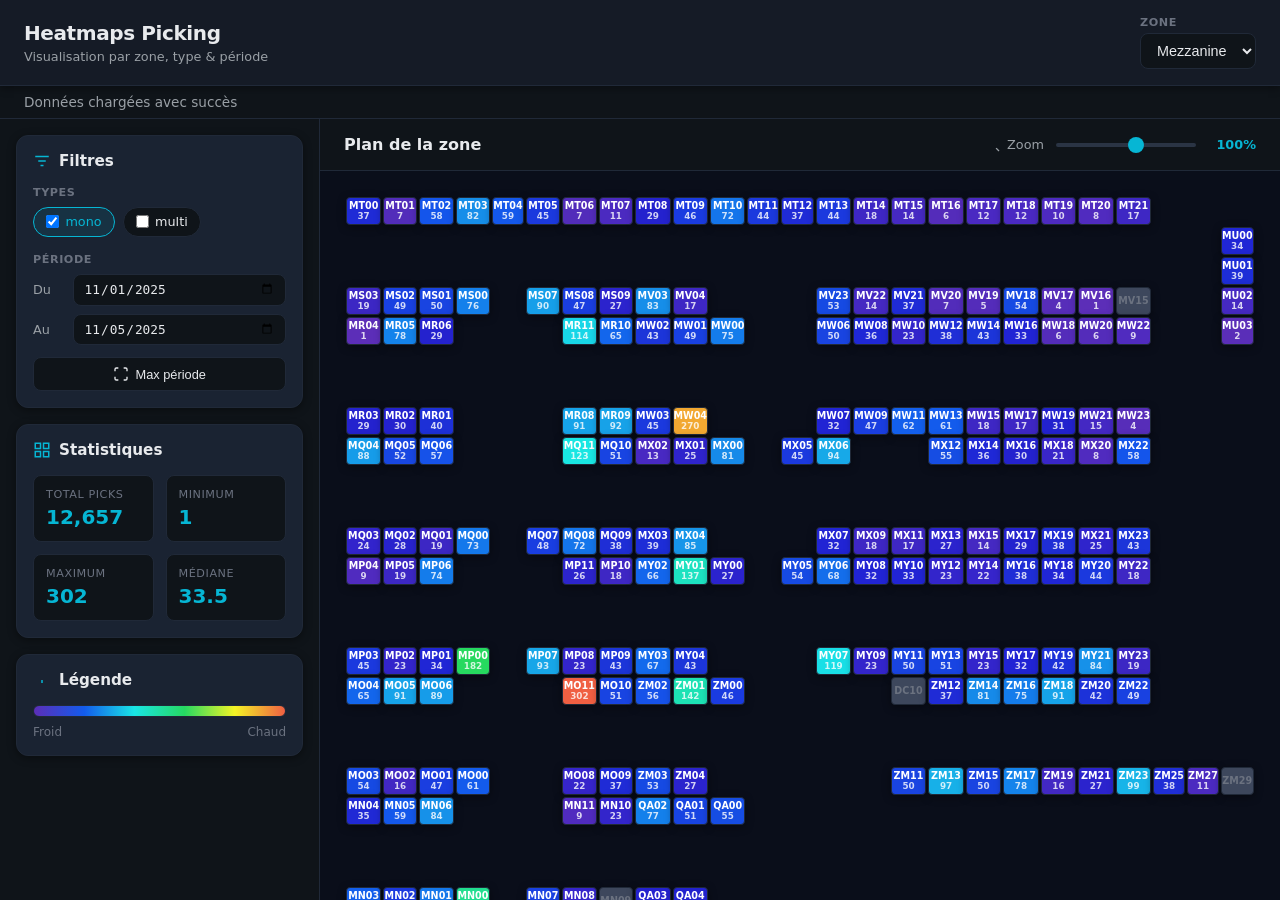
==== heatmaps/index.html @ ec2f1988 "Add files via upload" ====
<!DOCTYPE html>
<html lang="fr">
<head>
  <meta charset="UTF-8" />
  <meta name="viewport" content="width=device-width, initial-scale=1.0" />
  <title>Heatmaps Picking – Vue aérienne Pro</title>
  <link rel="stylesheet" href="css/heatmaps.css" />
</head>
<body>
  <div class="app-container">
    <!-- HEADER COMPACT -->
    <header class="top-bar">
      <div class="top-bar-left">
        <h1 class="app-title">Heatmaps Picking</h1>
        <p class="app-subtitle">Visualisation par zone, type & période</p>
      </div>
      <div class="top-bar-right">
        <div class="zone-selector">
          <label class="input-label">ZONE</label>
          <select id="zone-select" class="select-input"></select>
        </div>
      </div>
    </header>

    <!-- STATUS BAR -->
    <div id="status-bar" class="status-bar">Chargement en cours...</div>

    <!-- LAYOUT PRINCIPAL : PANNEAU LATÉRAL + VUE PLAN -->
    <div class="main-container">
      
      <!-- PANNEAU LATÉRAL GAUCHE : CONTRÔLES & STATS -->
      <aside class="sidebar">
        
        <!-- CARD : FILTRES -->
        <section class="sidebar-card">
          <h2 class="card-title">
            <svg class="icon" viewBox="0 0 24 24" fill="none" stroke="currentColor" stroke-width="2">
              <path d="M3 6h18M7 12h10M10 18h4"/>
            </svg>
            Filtres
          </h2>
          
          <div class="filter-section">
            <label class="filter-label">TYPES</label>
            <div id="type-filters" class="chip-group"></div>
          </div>

          <div class="filter-section">
            <label class="filter-label">PÉRIODE</label>
            <div class="date-inputs">
              <div class="date-field">
                <label class="date-label">Du</label>
                <input type="date" id="date-from" class="date-input" />
              </div>
              <div class="date-field">
                <label class="date-label">Au</label>
                <input type="date" id="date-to" class="date-input" />
              </div>
            </div>
            <button id="max-period-btn" class="action-btn">
              <svg class="icon-sm" viewBox="0 0 24 24" fill="none" stroke="currentColor" stroke-width="2">
                <path d="M8 3H5a2 2 0 0 0-2 2v3m18 0V5a2 2 0 0 0-2-2h-3m0 18h3a2 2 0 0 0 2-2v-3M3 16v3a2 2 0 0 0 2 2h3"/>
              </svg>
              Max période
            </button>
          </div>
        </section>

        <!-- CARD : STATISTIQUES -->
        <section class="sidebar-card">
          <h2 class="card-title">
            <svg class="icon" viewBox="0 0 24 24" fill="none" stroke="currentColor" stroke-width="2">
              <rect x="3" y="3" width="7" height="7"/><rect x="14" y="3" width="7" height="7"/>
              <rect x="14" y="14" width="7" height="7"/><rect x="3" y="14" width="7" height="7"/>
            </svg>
            Statistiques
          </h2>
          <div id="stats-content" class="stats-grid">
            <div class="stat-item">
              <div class="stat-label">Total picks</div>
              <div id="stat-total" class="stat-value">—</div>
            </div>
            <div class="stat-item">
              <div class="stat-label">Minimum</div>
              <div id="stat-min" class="stat-value">—</div>
            </div>
            <div class="stat-item">
              <div class="stat-label">Maximum</div>
              <div id="stat-max" class="stat-value">—</div>
            </div>
            <div class="stat-item">
              <div class="stat-label">Médiane</div>
              <div id="stat-median" class="stat-value">—</div>
            </div>
          </div>
        </section>

        <!-- CARD : LÉGENDE -->
        <section class="sidebar-card">
          <h2 class="card-title">
            <svg class="icon" viewBox="0 0 24 24" fill="none" stroke="currentColor" stroke-width="2">
              ircle cx="12" cy="12"2" r="10"/><path d="M12 16v-4M12 8h.01"/>
            </svg>
            Légende
          </h2>
          <div class="legend-container">
            <div class="legend-gradient"></div>
            <div class="legend-labels">
              <span class="legend-text">Froid</span>
              <span class="legend-text">Chaud</span>
            </div>
          </div>
        </section>

      </aside>

      <!-- VUE PLAN PRINCIPALE -->
      <main class="plan-container">
        <div class="plan-header">
          <h2 class="plan-title">Plan de la zone</h2>
          <div class="plan-controls">
            <label class="zoom-label">
              <svg class="icon-sm" viewBox="0 0 24 24" fill="none" stroke="currentColor" stroke-width="2">
                ircle cx="11" cy="11" r="8"8"/><path d="m21 21-4.35-4.35"/>
              </svg>
              Zoom
            </label>
            <input 
              type="range" 
              id="zoom-slider" 
              class="zoom-slider" 
              min="0.3" 
              max="1.5" 
              step="0.05" 
              value="1" 
            />
            <span id="zoom-value" class="zoom-value">100%</span>
          </div>
        </div>
        
        <div class="plan-viewport" id="plan-viewport">
          <div class="plan-wrapper" id="plan-wrapper">
            <table id="plan-table"></table>
          </div>
        </div>
      </main>

    </div>
  </div>

  <!-- Tooltip dynamique -->
  <div id="tooltip" class="tooltip"></div>

  <script src="js/heatmaps.js"></script>
</body>
</html>
---- heatmaps/css/heatmaps.css ----
/* ==================== VARIABLES & RESET ==================== */
:root {
  --color-bg-primary: #0a0e1a;
  --color-bg-secondary: #0f1419;
  --color-bg-elevated: #151b26;
  --color-bg-card: #1a2332;
  --color-border: #202938;
  --color-border-light: #2a3444;
  
  --color-text-primary: #e8eaed;
  --color-text-secondary: #9aa0a6;
  --color-text-muted: #6b7280;
  
  --color-accent-primary: #06b6d4;
  --color-accent-hover: #0891b2;
  --color-accent-soft: rgba(6, 182, 212, 0.1);
  
  --color-success: #10b981;
  --color-warning: #f59e0b;
  --color-danger: #ef4444;
  
  --font-sans: system-ui, -apple-system, BlinkMacSystemFont, "Segoe UI", Roboto, sans-serif;
  
  --shadow-sm: 0 2px 8px rgba(0, 0, 0, 0.4);
  --shadow-md: 0 4px 16px rgba(0, 0, 0, 0.5);
  --shadow-lg: 0 8px 32px rgba(0, 0, 0, 0.6);
  
  --radius-sm: 8px;
  --radius-md: 12px;
  --radius-lg: 16px;
  --radius-full: 9999px;
  
  --transition-fast: 150ms cubic-bezier(0.4, 0, 0.2, 1);
  --transition-base: 250ms cubic-bezier(0.4, 0, 0.2, 1);
}

* {
  box-sizing: border-box;
  margin: 0;
  padding: 0;
}

body {
  font-family: var(--font-sans);
  background: radial-gradient(ellipse at top, #0f1419 0%, #0a0e1a 100%);
  color: var(--color-text-primary);
  overflow-x: hidden;
  min-height: 100vh;
}

/* ==================== LAYOUT PRINCIPAL ==================== */
.app-container {
  display: flex;
  flex-direction: column;
  height: 100vh;
  overflow: hidden;
}

/* ==================== TOP BAR ==================== */
.top-bar {
  display: flex;
  justify-content: space-between;
  align-items: center;
  padding: 1rem 1.5rem;
  background: var(--color-bg-elevated);
  border-bottom: 1px solid var(--color-border);
  box-shadow: var(--shadow-sm);
  z-index: 50;
}

.top-bar-left {
  display: flex;
  flex-direction: column;
  gap: 0.25rem;
}

.app-title {
  font-size: 1.25rem;
  font-weight: 700;
  letter-spacing: -0.02em;
  margin: 0;
}

.app-subtitle {
  font-size: 0.8rem;
  color: var(--color-text-secondary);
  margin: 0;
}

.top-bar-right {
  display: flex;
  gap: 1rem;
  align-items: center;
}

.zone-selector {
  display: flex;
  flex-direction: column;
  gap: 0.25rem;
}

.input-label {
  font-size: 0.7rem;
  font-weight: 600;
  text-transform: uppercase;
  letter-spacing: 0.05em;
  color: var(--color-text-muted);
}

.select-input {
  padding: 0.5rem 0.75rem;
  background: var(--color-bg-secondary);
  border: 1px solid var(--color-border);
  border-radius: var(--radius-sm);
  color: var(--color-text-primary);
  font-size: 0.9rem;
  cursor: pointer;
  transition: all var(--transition-fast);
  outline: none;
}

.select-input:hover {
  border-color: var(--color-border-light);
  background: var(--color-bg-card);
}

.select-input:focus {
  border-color: var(--color-accent-primary);
  box-shadow: 0 0 0 3px var(--color-accent-soft);
}

/* ==================== STATUS BAR ==================== */
.status-bar {
  padding: 0.5rem 1.5rem;
  background: var(--color-bg-secondary);
  border-bottom: 1px solid var(--color-border);
  font-size: 0.85rem;
  color: var(--color-text-secondary);
}

/* ==================== MAIN CONTAINER ==================== */
.main-container {
  display: grid;
  grid-template-columns: 320px 1fr;
  gap: 0;
  flex: 1;
  overflow: hidden;
}

/* ==================== SIDEBAR ==================== */
.sidebar {
  background: var(--color-bg-secondary);
  border-right: 1px solid var(--color-border);
  overflow-y: auto;
  padding: 1rem;
  display: flex;
  flex-direction: column;
  gap: 1rem;
}

.sidebar::-webkit-scrollbar {
  width: 6px;
}

.sidebar::-webkit-scrollbar-track {
  background: transparent;
}

.sidebar::-webkit-scrollbar-thumb {
  background: var(--color-border-light);
  border-radius: var(--radius-full);
}

.sidebar-card {
  background: var(--color-bg-card);
  border: 1px solid var(--color-border);
  border-radius: var(--radius-md);
  padding: 1rem;
  box-shadow: var(--shadow-sm);
}

.card-title {
  display: flex;
  align-items: center;
  gap: 0.5rem;
  font-size: 0.95rem;
  font-weight: 600;
  margin-bottom: 1rem;
  color: var(--color-text-primary);
}

.icon {
  width: 18px;
  height: 18px;
  color: var(--color-accent-primary);
}

.icon-sm {
  width: 16px;
  height: 16px;
}

/* ==================== FILTRES ==================== */
.filter-section {
  margin-bottom: 1rem;
}

.filter-section:last-child {
  margin-bottom: 0;
}

.filter-label {
  display: block;
  font-size: 0.7rem;
  font-weight: 600;
  text-transform: uppercase;
  letter-spacing: 0.05em;
  color: var(--color-text-muted);
  margin-bottom: 0.5rem;
}

.chip-group {
  display: flex;
  flex-wrap: wrap;
  gap: 0.5rem;
}

.type-chip {
  display: inline-flex;
  align-items: center;
  gap: 0.4rem;
  padding: 0.4rem 0.75rem;
  background: var(--color-bg-secondary);
  border: 1px solid var(--color-border);
  border-radius: var(--radius-full);
  font-size: 0.8rem;
  cursor: pointer;
  user-select: none;
  transition: all var(--transition-fast);
}

.type-chip:hover {
  background: var(--color-bg-elevated);
  border-color: var(--color-border-light);
}

.type-chip input[type="checkbox"] {
  margin: 0;
  cursor: pointer;
}

.type-chip.active {
  background: var(--color-accent-soft);
  border-color: var(--color-accent-primary);
  color: var(--color-accent-primary);
}

/* ==================== DATE INPUTS ==================== */
.date-inputs {
  display: flex;
  flex-direction: column;
  gap: 0.5rem;
  margin-bottom: 0.75rem;
}

.date-field {
  display: flex;
  align-items: center;
  gap: 0.5rem;
}

.date-label {
  font-size: 0.8rem;
  color: var(--color-text-secondary);
  min-width: 2rem;
}

.date-input {
  flex: 1;
  padding: 0.4rem 0.6rem;
  background: var(--color-bg-secondary);
  border: 1px solid var(--color-border);
  border-radius: var(--radius-sm);
  color: var(--color-text-primary);
  font-size: 0.8rem;
  transition: all var(--transition-fast);
  outline: none;
}

.date-input:hover {
  border-color: var(--color-border-light);
}

.date-input:focus {
  border-color: var(--color-accent-primary);
  box-shadow: 0 0 0 3px var(--color-accent-soft);
}

.action-btn {
  display: inline-flex;
  align-items: center;
  justify-content: center;
  gap: 0.4rem;
  width: 100%;
  padding: 0.5rem 1rem;
  background: var(--color-bg-secondary);
  border: 1px solid var(--color-border);
  border-radius: var(--radius-sm);
  color: var(--color-text-primary);
  font-size: 0.8rem;
  font-weight: 500;
  cursor: pointer;
  transition: all var(--transition-fast);
  outline: none;
}

.action-btn:hover {
  background: var(--color-bg-elevated);
  border-color: var(--color-accent-primary);
  color: var(--color-accent-primary);
}

/* ==================== STATS ==================== */
.stats-grid {
  display: grid;
  grid-template-columns: repeat(2, 1fr);
  gap: 0.75rem;
}

.stat-item {
  display: flex;
  flex-direction: column;
  gap: 0.25rem;
  padding: 0.75rem;
  background: var(--color-bg-secondary);
  border: 1px solid var(--color-border);
  border-radius: var(--radius-sm);
}

.stat-label {
  font-size: 0.7rem;
  color: var(--color-text-muted);
  text-transform: uppercase;
  letter-spacing: 0.05em;
}

.stat-value {
  font-size: 1.25rem;
  font-weight: 700;
  color: var(--color-accent-primary);
}

/* ==================== LÉGENDE ==================== */
.legend-container {
  display: flex;
  flex-direction: column;
  gap: 0.5rem;
}

.legend-gradient {
  height: 12px;
  border-radius: var(--radius-sm);
  background: linear-gradient(
    90deg,
    hsl(260, 60%, 45%) 0%,
    hsl(220, 85%, 50%) 20%,
    hsl(180, 80%, 50%) 40%,
    hsl(140, 70%, 50%) 60%,
    hsl(60, 90%, 55%) 80%,
    hsl(10, 85%, 60%) 100%
  );
  border: 1px solid var(--color-border);
}

.legend-labels {
  display: flex;
  justify-content: space-between;
}

.legend-text {
  font-size: 0.75rem;
  color: var(--color-text-muted);
}

/* ==================== PLAN CONTAINER ==================== */
.plan-container {
  display: flex;
  flex-direction: column;
  background: var(--color-bg-primary);
  overflow: hidden;
}

.plan-header {
  display: flex;
  justify-content: space-between;
  align-items: center;
  padding: 1rem 1.5rem;
  background: var(--color-bg-secondary);
  border-bottom: 1px solid var(--color-border);
}

.plan-title {
  font-size: 1rem;
  font-weight: 600;
  margin: 0;
}

.plan-controls {
  display: flex;
  align-items: center;
  gap: 0.75rem;
}

.zoom-label {
  display: flex;
  align-items: center;
  gap: 0.4rem;
  font-size: 0.8rem;
  color: var(--color-text-secondary);
}

.zoom-slider {
  width: 140px;
  height: 4px;
  -webkit-appearance: none;
  appearance: none;
  background: var(--color-border-light);
  border-radius: var(--radius-full);
  outline: none;
  cursor: pointer;
}

.zoom-slider::-webkit-slider-thumb {
  -webkit-appearance: none;
  appearance: none;
  width: 16px;
  height: 16px;
  background: var(--color-accent-primary);
  border-radius: 50%;
  cursor: pointer;
  transition: all var(--transition-fast);
}

.zoom-slider::-webkit-slider-thumb:hover {
  background: var(--color-accent-hover);
  transform: scale(1.1);
}

.zoom-slider::-moz-range-thumb {
  width: 16px;
  height: 16px;
  background: var(--color-accent-primary);
  border: none;
  border-radius: 50%;
  cursor: pointer;
  transition: all var(--transition-fast);
}

.zoom-slider::-moz-range-thumb:hover {
  background: var(--color-accent-hover);
  transform: scale(1.1);
}

.zoom-value {
  min-width: 3rem;
  font-size: 0.8rem;
  font-weight: 600;
  color: var(--color-accent-primary);
  text-align: right;
}

/* ==================== PLAN VIEWPORT ==================== */
.plan-viewport {
  flex: 1;
  overflow: auto;
  padding: 1.5rem;
  position: relative;
}

.plan-viewport::-webkit-scrollbar {
  width: 10px;
  height: 10px;
}

.plan-viewport::-webkit-scrollbar-track {
  background: var(--color-bg-secondary);
}

.plan-viewport::-webkit-scrollbar-thumb {
  background: var(--color-border-light);
  border-radius: var(--radius-sm);
}

.plan-viewport::-webkit-scrollbar-thumb:hover {
  background: var(--color-border);
}

.plan-wrapper {
  display: inline-block;
  min-width: 100%;
  min-height: 100%;
  transform-origin: top left;
  transition: transform var(--transition-base);
}

/* ==================== TABLE PLAN ==================== */
#plan-table {
  border-collapse: separate;
  border-spacing: 2px;
  margin: 0 auto;
}

#plan-table td {
  width: 28px;
  height: 28px;
  border-radius: 4px;
  text-align: center;
  font-size: 0.65rem;
  font-weight: 600;
  position: relative;
  transition: all var(--transition-fast);
}

#plan-table td.empty-cell {
  background: transparent;
  border: none;
}

#plan-table td.meuble-cell {
  background: var(--color-bg-elevated);
  border: 1px solid var(--color-border);
  cursor: pointer;
  box-shadow: var(--shadow-sm);
}

#plan-table td.meuble-cell:hover {
  transform: translateY(-2px) scale(1.08);
  box-shadow: var(--shadow-md);
  z-index: 10;
  border-color: var(--color-accent-primary);
}

.cell-content {
  display: flex;
  flex-direction: column;
  align-items: center;
  justify-content: center;
  height: 100%;
  gap: 1px;
}

.cell-id {
  font-size: 0.6rem;
  line-height: 1;
}

.cell-count {
  font-size: 0.55rem;
  line-height: 1;
  opacity: 0.8;
}

/* ==================== TOOLTIP ==================== */
.tooltip {
  position: fixed;
  background: var(--color-bg-card);
  border: 1px solid var(--color-border-light);
  border-radius: var(--radius-sm);
  padding: 0.75rem;
  font-size: 0.8rem;
  color: var(--color-text-primary);
  pointer-events: none;
  opacity: 0;
  transform: translateY(8px);
  transition: opacity var(--transition-fast), transform var(--transition-fast);
  z-index: 9999;
  box-shadow: var(--shadow-lg);
  max-width: 200px;
}

.tooltip.visible {
  opacity: 1;
  transform: translateY(0);
}

.tooltip-title {
  font-weight: 600;
  margin-bottom: 0.25rem;
  color: var(--color-accent-primary);
}

.tooltip-content {
  display: flex;
  flex-direction: column;
  gap: 0.15rem;
  color: var(--color-text-secondary);
}

/* ==================== RESPONSIVE ==================== */
@media (max-width: 1200px) {
  .main-container {
    grid-template-columns: 280px 1fr;
  }
}

@media (max-width: 900px) {
  .main-container {
    grid-template-columns: 1fr;
  }
  
  .sidebar {
    border-right: none;
    border-bottom: 1px solid var(--color-border);
    max-height: 40vh;
  }
}

@media (max-width: 600px) {
  .top-bar {
    flex-direction: column;
    align-items: flex-start;
    gap: 1rem;
  }
  
  .stats-grid {
    grid-template-columns: 1fr;
  }
  
  .plan-header {
    flex-direction: column;
    align-items: flex-start;
    gap: 0.75rem;
  }
}
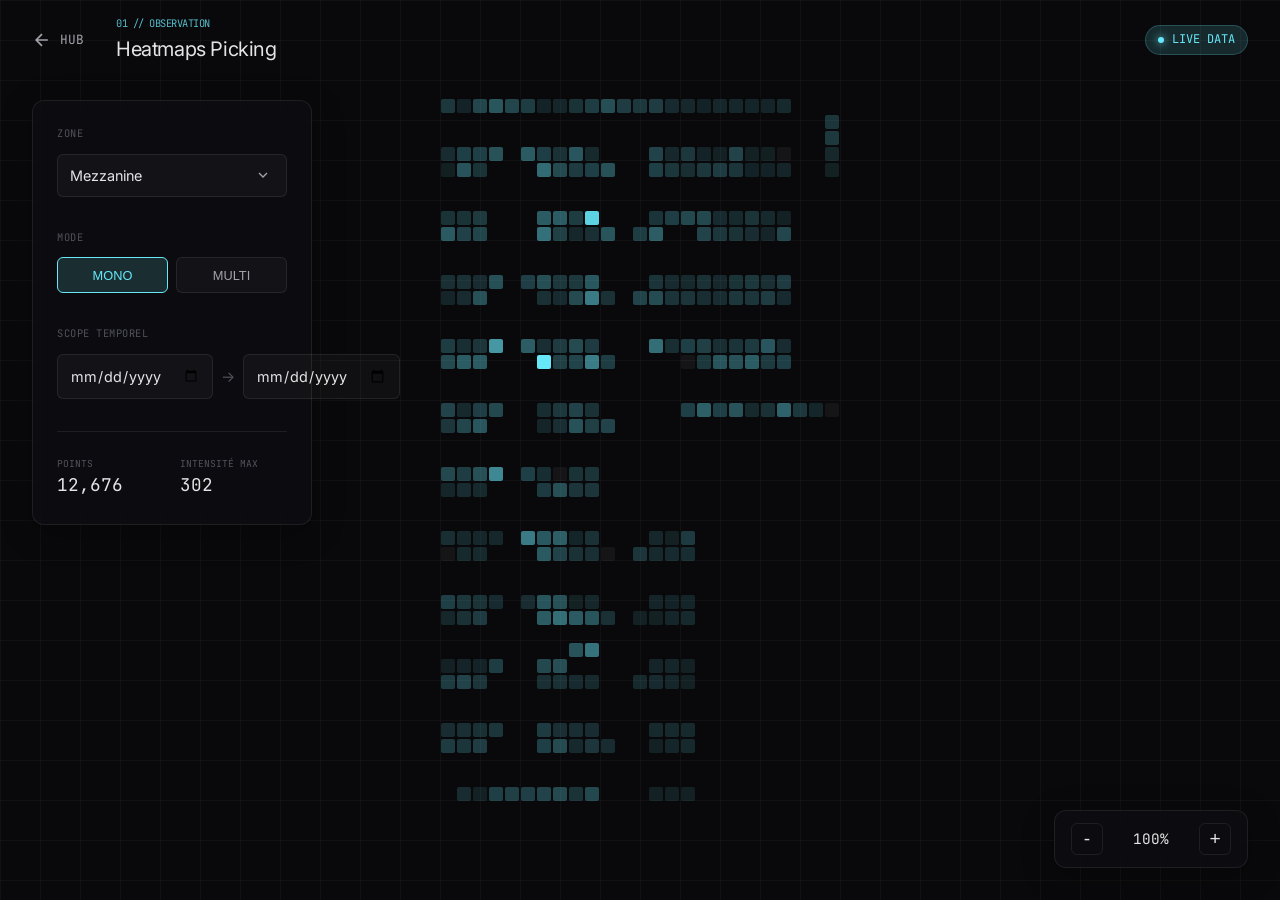
==== commit 6b254fab: "Add files via upload" ====
--- a/heatmaps/index.html
+++ b/heatmaps/index.html
@@ -3,153 +3,104 @@
 <head>
   <meta charset="UTF-8" />
   <meta name="viewport" content="width=device-width, initial-scale=1.0" />
-  <title>Heatmaps Picking – Vue aérienne Pro</title>
+  <title>Heatmaps – Visualisation Tactique</title>
+  
+  <!-- FONT: INTER + JETBRAINS MONO -->
+  <link rel="preconnect" href="https://fonts.googleapis.com">
+  <link rel="preconnect" href="https://fonts.gstatic.com" crossorigin>
+  <link href="https://fonts.googleapis.com/css2?family=Inter:wght@300;400;500;600&family=JetBrains+Mono:wght@400;500&display=swap" rel="stylesheet">
+  
+  <!-- On remonte d'un cran pour le global, et on charge le local -->
+  <link rel="stylesheet" href="../css/global.css" />
   <link rel="stylesheet" href="css/heatmaps.css" />
 </head>
 <body>
-  <div class="app-container">
-    <!-- HEADER COMPACT -->
-    <header class="top-bar">
-      <div class="top-bar-left">
-        <h1 class="app-title">Heatmaps Picking</h1>
-        <p class="app-subtitle">Visualisation par zone, type & période</p>
+  
+  <div class="tactical-view">
+    
+    <!-- HEADER FLOTTANT (Minimal) -->
+    <header class="tactical-header">
+      <div class="header-left">
+        <a href="../" class="back-btn">
+          <svg width="20" height="20" viewBox="0 0 24 24" fill="none" stroke="currentColor" stroke-width="2">
+            <path d="M19 12H5M12 19l-7-7 7-7"/>
+          </svg>
+          <span class="back-label">HUB</span>
+        </a>
+        <div class="module-title">
+          <span class="module-code">01 // OBSERVATION</span>
+          <h1>Heatmaps Picking</h1>
+        </div>
       </div>
-      <div class="top-bar-right">
-        <div class="zone-selector">
-          <label class="input-label">ZONE</label>
-          <select id="zone-select" class="select-input"></select>
+
+      <div class="header-right">
+        <div class="live-status">
+          <span class="status-dot pulse"></span>
+          <span>LIVE DATA</span>
         </div>
       </div>
     </header>
 
-    <!-- STATUS BAR -->
-    <div id="status-bar" class="status-bar">Chargement en cours...</div>
+    <!-- CONTROLS PANEL (Flottant à gauche) -->
+    <aside class="control-panel glass-panel">
+      <div class="panel-section">
+        <label class="panel-label">ZONE</label>
+        <div class="select-wrapper">
+          <select id="zone-select" class="tactical-select"></select>
+          <svg class="select-icon" width="16" height="16" viewBox="0 0 24 24" fill="none" stroke="currentColor" stroke-width="2"><path d="M6 9l6 6 6-6"/></svg>
+        </div>
+      </div>
 
-    <!-- LAYOUT PRINCIPAL : PANNEAU LATÉRAL + VUE PLAN -->
-    <div class="main-container">
+      <div class="panel-section">
+        <label class="panel-label">MODE</label>
+        <div id="type-filters" class="toggle-group"></div>
+      </div>
+
+      <div class="panel-section">
+        <label class="panel-label">SCOPE TEMPOREL</label>
+        <div class="date-range">
+          <input type="date" id="date-from" class="tactical-input" />
+          <span class="range-sep">→</span>
+          <input type="date" id="date-to" class="tactical-input" />
+        </div>
+      </div>
+
+      <div class="panel-footer">
+        <div class="stat-mini">
+          <span class="stat-label">POINTS</span>
+          <span id="total-points" class="stat-val">0</span>
+        </div>
+        <div class="stat-mini">
+          <span class="stat-label">INTENSITÉ MAX</span>
+          <span id="max-intensity" class="stat-val">0</span>
+        </div>
+      </div>
+    </aside>
+
+    <!-- MAP VIEWPORT (Le fond de la scène) -->
+    <main class="map-viewport" id="plan-viewport">
+      <div class="map-stage" id="plan-wrapper">
+        <table id="plan-table" class="tactical-grid"></table>
+      </div>
       
-      <!-- PANNEAU LATÉRAL GAUCHE : CONTRÔLES & STATS -->
-      <aside class="sidebar">
-        
-        <!-- CARD : FILTRES -->
-        <section class="sidebar-card">
-          <h2 class="card-title">
-            <svg class="icon" viewBox="0 0 24 24" fill="none" stroke="currentColor" stroke-width="2">
-              <path d="M3 6h18M7 12h10M10 18h4"/>
-            </svg>
-            Filtres
-          </h2>
-          
-          <div class="filter-section">
-            <label class="filter-label">TYPES</label>
-            <div id="type-filters" class="chip-group"></div>
-          </div>
+      <!-- ZOOM CONTROLS (Flottant en bas à droite) -->
+      <div class="zoom-controls glass-panel">
+        <button id="zoom-out" class="zoom-btn">-</button>
+        <span id="zoom-val" class="zoom-display">100%</span>
+        <button id="zoom-in" class="zoom-btn">+</button>
+      </div>
+    </main>
 
-          <div class="filter-section">
-            <label class="filter-label">PÉRIODE</label>
-            <div class="date-inputs">
-              <div class="date-field">
-                <label class="date-label">Du</label>
-                <input type="date" id="date-from" class="date-input" />
-              </div>
-              <div class="date-field">
-                <label class="date-label">Au</label>
-                <input type="date" id="date-to" class="date-input" />
-              </div>
-            </div>
-            <button id="max-period-btn" class="action-btn">
-              <svg class="icon-sm" viewBox="0 0 24 24" fill="none" stroke="currentColor" stroke-width="2">
-                <path d="M8 3H5a2 2 0 0 0-2 2v3m18 0V5a2 2 0 0 0-2-2h-3m0 18h3a2 2 0 0 0 2-2v-3M3 16v3a2 2 0 0 0 2 2h3"/>
-              </svg>
-              Max période
-            </button>
-          </div>
-        </section>
+    <!-- LOADING OVERLAY -->
+    <div id="loader" class="loader-overlay">
+      <div class="loader-spinner"></div>
+      <span>INITIALISATION DU SYSTÈME...</span>
+    </div>
 
-        <!-- CARD : STATISTIQUES -->
-        <section class="sidebar-card">
-          <h2 class="card-title">
-            <svg class="icon" viewBox="0 0 24 24" fill="none" stroke="currentColor" stroke-width="2">
-              <rect x="3" y="3" width="7" height="7"/><rect x="14" y="3" width="7" height="7"/>
-              <rect x="14" y="14" width="7" height="7"/><rect x="3" y="14" width="7" height="7"/>
-            </svg>
-            Statistiques
-          </h2>
-          <div id="stats-content" class="stats-grid">
-            <div class="stat-item">
-              <div class="stat-label">Total picks</div>
-              <div id="stat-total" class="stat-value">—</div>
-            </div>
-            <div class="stat-item">
-              <div class="stat-label">Minimum</div>
-              <div id="stat-min" class="stat-value">—</div>
-            </div>
-            <div class="stat-item">
-              <div class="stat-label">Maximum</div>
-              <div id="stat-max" class="stat-value">—</div>
-            </div>
-            <div class="stat-item">
-              <div class="stat-label">Médiane</div>
-              <div id="stat-median" class="stat-value">—</div>
-            </div>
-          </div>
-        </section>
-
-        <!-- CARD : LÉGENDE -->
-        <section class="sidebar-card">
-          <h2 class="card-title">
-            <svg class="icon" viewBox="0 0 24 24" fill="none" stroke="currentColor" stroke-width="2">
-              ircle cx="12" cy="12"2" r="10"/><path d="M12 16v-4M12 8h.01"/>
-            </svg>
-            Légende
-          </h2>
-          <div class="legend-container">
-            <div class="legend-gradient"></div>
-            <div class="legend-labels">
-              <span class="legend-text">Froid</span>
-              <span class="legend-text">Chaud</span>
-            </div>
-          </div>
-        </section>
-
-      </aside>
-
-      <!-- VUE PLAN PRINCIPALE -->
-      <main class="plan-container">
-        <div class="plan-header">
-          <h2 class="plan-title">Plan de la zone</h2>
-          <div class="plan-controls">
-            <label class="zoom-label">
-              <svg class="icon-sm" viewBox="0 0 24 24" fill="none" stroke="currentColor" stroke-width="2">
-                ircle cx="11" cy="11" r="8"8"/><path d="m21 21-4.35-4.35"/>
-              </svg>
-              Zoom
-            </label>
-            <input 
-              type="range" 
-              id="zoom-slider" 
-              class="zoom-slider" 
-              min="0.3" 
-              max="1.5" 
-              step="0.05" 
-              value="1" 
-            />
-            <span id="zoom-value" class="zoom-value">100%</span>
-          </div>
-        </div>
-        
-        <div class="plan-viewport" id="plan-viewport">
-          <div class="plan-wrapper" id="plan-wrapper">
-            <table id="plan-table"></table>
-          </div>
-        </div>
-      </main>
-
-    </div>
   </div>
 
-  <!-- Tooltip dynamique -->
-  <div id="tooltip" class="tooltip"></div>
+  <!-- TOOLTIP TACTIQUE -->
+  <div id="tooltip" class="tactical-tooltip"></div>
 
   <script src="js/heatmaps.js"></script>
 </body>
--- a/css/global.css
+++ b/css/global.css
@@ -0,0 +1,245 @@
+/* ==================== ETHEREAL LOGISTICS THEME ==================== */
+:root {
+  /* BACKGROUNDS: Profondeur Mate & Minérale */
+  --bg-void: #09090b;       /* Anthracite très profond, pas noir pur */
+  --bg-soft: #101012;       /* Un ton au-dessus pour la texture */
+  --bg-card: rgba(20, 20, 23, 0.4); /* Transparence sophistiquée */
+  
+  /* TEXTE: Hiérarchie Calme */
+  --txt-primary: #e4e4e7;   /* Blanc cassé (Zinc 200) - Reposant */
+  --txt-secondary: #a1a1aa; /* Gris moyen (Zinc 400) */
+  --txt-mute: #52525b;      /* Gris foncé (Zinc 600) */
+
+  /* BORDERS: Finesse Extrême */
+  --border-faint: rgba(255, 255, 255, 0.04);
+  --border-subtle: rgba(255, 255, 255, 0.08);
+  
+  /* ACCENTS: Désaturés & Élégants (Pas de néon) */
+  /* Cyan Glaciaire */
+  --accent-cyan: #67e8f9;
+  --accent-cyan-dim: rgba(103, 232, 249, 0.1);
+  
+  /* Indigo Fumée */
+  --accent-indigo: #a5b4fc;
+  --accent-indigo-dim: rgba(165, 180, 252, 0.1);
+  
+  /* Ambre Pâle */
+  --accent-amber: #fcd34d;
+  --accent-amber-dim: rgba(252, 211, 77, 0.1);
+
+  /* UI */
+  --radius-panel: 12px;
+  --shadow-ambient: 0 20px 40px -10px rgba(0,0,0,0.5);
+  --blur-glass: 20px;
+  
+  /* FONTS */
+  --font-sans: 'Inter', system-ui, -apple-system, sans-serif;
+  --font-mono: 'JetBrains Mono', monospace;
+}
+
+/* ==================== BASE ==================== */
+* { box-sizing: border-box; margin: 0; padding: 0; }
+
+body {
+  background-color: var(--bg-void);
+  /* Gradient subtil pour éviter l'effet "plat" */
+  background-image: radial-gradient(circle at 50% -20%, #1c1c22 0%, var(--bg-void) 60%);
+  color: var(--txt-primary);
+  font-family: var(--font-sans);
+  line-height: 1.6;
+  min-height: 100vh;
+  font-size: 15px;
+  -webkit-font-smoothing: antialiased;
+}
+
+/* ==================== LAYOUT FULL SCREEN ==================== */
+.app-view {
+  max-width: 1600px;
+  margin: 0 auto;
+  padding: 3rem 4rem;
+  min-height: 100vh;
+  display: flex;
+  flex-direction: column;
+}
+
+/* ==================== HEADER POÉTIQUE ==================== */
+.header-minimal {
+  display: flex;
+  justify-content: space-between;
+  align-items: flex-end;
+  margin-bottom: 5rem;
+  border-bottom: 1px solid var(--border-faint);
+  padding-bottom: 2rem;
+}
+
+.brand-group {
+  display: flex;
+  flex-direction: column;
+  gap: 0.5rem;
+}
+
+.brand-sup {
+  font-family: var(--font-mono);
+  font-size: 0.75rem;
+  color: var(--txt-mute);
+  letter-spacing: 0.2em;
+  text-transform: uppercase;
+}
+
+.brand-main {
+  font-size: 2.5rem;
+  font-weight: 300; /* Fin et élégant */
+  letter-spacing: -0.03em;
+  color: var(--txt-primary);
+}
+
+.header-status {
+  display: flex;
+  align-items: center;
+  gap: 0.75rem;
+  font-family: var(--font-mono);
+  font-size: 0.8rem;
+  color: var(--txt-secondary);
+}
+
+.status-light {
+  width: 6px; height: 6px;
+  background: #10b981; /* Vert émeraude doux */
+  border-radius: 50%;
+  opacity: 0.7;
+}
+
+/* ==================== MODULES GRID ==================== */
+.modules-grid {
+  display: grid;
+  grid-template-columns: repeat(auto-fill, minmax(400px, 1fr));
+  gap: 2.5rem;
+  flex: 1;
+}
+
+/* ==================== CARD: L'ÉQUILIBRE ==================== */
+.module-card {
+  position: relative;
+  background: var(--bg-card);
+  border: 1px solid var(--border-faint);
+  border-radius: var(--radius-panel);
+  padding: 2.5rem;
+  display: flex;
+  flex-direction: column;
+  gap: 1.5rem;
+  text-decoration: none;
+  transition: all 0.5s cubic-bezier(0.2, 0.8, 0.2, 1);
+  overflow: hidden;
+  backdrop-filter: blur(var(--blur-glass));
+}
+
+/* Transition douce au survol */
+.module-card:hover {
+  border-color: var(--border-subtle);
+  background: rgba(255, 255, 255, 0.02);
+  transform: translateY(-4px);
+  box-shadow: var(--shadow-ambient);
+}
+
+/* HEADER CARD */
+.card-header {
+  display: flex;
+  justify-content: space-between;
+  align-items: flex-start;
+}
+
+.module-icon {
+  width: 48px; height: 48px;
+  display: flex; align-items: center; justify-content: center;
+  border-radius: 12px;
+  background: var(--accent-bg);
+  color: var(--accent-color);
+  transition: all 0.4s ease;
+}
+
+.module-card:hover .module-icon {
+  background: var(--accent-color);
+  color: #09090b; /* Contraste fort sur fond clair */
+}
+
+.module-code {
+  font-family: var(--font-mono);
+  font-size: 0.7rem;
+  color: var(--txt-mute);
+  opacity: 0.6;
+}
+
+/* CONTENT */
+.card-content {
+  flex: 1;
+  display: flex;
+  flex-direction: column;
+  gap: 0.75rem;
+}
+
+.module-title {
+  font-size: 1.5rem;
+  font-weight: 400;
+  color: var(--txt-primary);
+  letter-spacing: -0.02em;
+}
+
+.module-desc {
+  font-size: 0.95rem;
+  color: var(--txt-secondary);
+  font-weight: 300;
+  line-height: 1.6;
+  max-width: 90%;
+}
+
+/* META DATA (Clean & Aligned) */
+.card-meta {
+  display: flex;
+  gap: 2rem;
+  padding-top: 1.5rem;
+  margin-top: auto;
+  border-top: 1px solid var(--border-faint);
+}
+
+.meta-block {
+  display: flex;
+  flex-direction: column;
+  gap: 0.25rem;
+}
+
+.meta-label {
+  font-family: var(--font-mono);
+  font-size: 0.65rem;
+  color: var(--txt-mute);
+  text-transform: uppercase;
+  letter-spacing: 0.05em;
+}
+
+.meta-value {
+  font-size: 0.9rem;
+  color: var(--txt-primary);
+  font-weight: 500;
+}
+
+/* THEMES (Couleurs subtiles) */
+.theme-cyan { --accent-color: var(--accent-cyan); --accent-bg: var(--accent-cyan-dim); }
+.theme-indigo { --accent-color: var(--accent-indigo); --accent-bg: var(--accent-indigo-dim); }
+.theme-amber { --accent-color: var(--accent-amber); --accent-bg: var(--accent-amber-dim); }
+
+/* ==================== FOOTER ==================== */
+.footer-minimal {
+  margin-top: 4rem;
+  padding-top: 2rem;
+  border-top: 1px solid var(--border-faint);
+  display: flex;
+  justify-content: space-between;
+  font-size: 0.8rem;
+  color: var(--txt-mute);
+}
+
+/* RESPONSIVE */
+@media (max-width: 768px) {
+  .app-view { padding: 2rem 1.5rem; }
+  .header-minimal { flex-direction: column; align-items: flex-start; gap: 1.5rem; }
+  .modules-grid { gap: 1.5rem; }
+}
--- a/heatmaps/css/heatmaps.css
+++ b/heatmaps/css/heatmaps.css
@@ -1,634 +1,293 @@
-/* ==================== VARIABLES & RESET ==================== */
+/* ==================== TACTICAL THEME (CYAN) ==================== */
 :root {
-  --color-bg-primary: #0a0e1a;
-  --color-bg-secondary: #0f1419;
-  --color-bg-elevated: #151b26;
-  --color-bg-card: #1a2332;
-  --color-border: #202938;
-  --color-border-light: #2a3444;
-  
-  --color-text-primary: #e8eaed;
-  --color-text-secondary: #9aa0a6;
-  --color-text-muted: #6b7280;
-  
-  --color-accent-primary: #06b6d4;
-  --color-accent-hover: #0891b2;
-  --color-accent-soft: rgba(6, 182, 212, 0.1);
-  
-  --color-success: #10b981;
-  --color-warning: #f59e0b;
-  --color-danger: #ef4444;
-  
-  --font-sans: system-ui, -apple-system, BlinkMacSystemFont, "Segoe UI", Roboto, sans-serif;
-  
-  --shadow-sm: 0 2px 8px rgba(0, 0, 0, 0.4);
-  --shadow-md: 0 4px 16px rgba(0, 0, 0, 0.5);
-  --shadow-lg: 0 8px 32px rgba(0, 0, 0, 0.6);
-  
-  --radius-sm: 8px;
-  --radius-md: 12px;
-  --radius-lg: 16px;
-  --radius-full: 9999px;
-  
-  --transition-fast: 150ms cubic-bezier(0.4, 0, 0.2, 1);
-  --transition-base: 250ms cubic-bezier(0.4, 0, 0.2, 1);
-}
-
-* {
-  box-sizing: border-box;
-  margin: 0;
-  padding: 0;
-}
-
-body {
+  --h-accent: #67e8f9;        /* Cyan Glaciaire */
+  --h-accent-dim: rgba(103, 232, 249, 0.15);
+  --h-grid-line: rgba(255, 255, 255, 0.03);
+  --h-glass: rgba(15, 15, 20, 0.6);
+}
+
+/* ==================== LAYOUT ==================== */
+body { overflow: hidden; } /* Pas de scroll global */
+
+.tactical-view {
+  position: relative;
+  width: 100vw;
+  height: 100vh;
+  display: flex;
+  flex-direction: column;
+  background-color: var(--bg-void);
+  /* Fond Quadrillé Tactique */
+  background-image: 
+    linear-gradient(var(--h-grid-line) 1px, transparent 1px),
+    linear-gradient(90deg, var(--h-grid-line) 1px, transparent 1px);
+  background-size: 40px 40px;
+}
+
+/* ==================== HEADER ==================== */
+.tactical-header {
+  position: absolute;
+  top: 0; left: 0; right: 0;
+  height: 80px;
+  display: flex;
+  justify-content: space-between;
+  align-items: center;
+  padding: 0 2rem;
+  z-index: 10;
+  pointer-events: none; /* Laisse passer les clics sauf sur les boutons */
+}
+
+.header-left, .header-right { pointer-events: auto; }
+
+.header-left { display: flex; align-items: center; gap: 2rem; }
+
+.back-btn {
+  display: flex;
+  align-items: center;
+  gap: 0.5rem;
+  color: var(--txt-secondary);
+  text-decoration: none;
+  font-family: var(--font-mono);
+  font-size: 0.8rem;
+  transition: color 0.2s;
+}
+
+.back-btn:hover { color: var(--txt-primary); }
+
+.module-title h1 {
+  font-size: 1.25rem;
+  font-weight: 400;
+  color: var(--txt-primary);
+  letter-spacing: -0.02em;
+}
+
+.module-code {
+  display: block;
+  font-family: var(--font-mono);
+  font-size: 0.65rem;
+  color: var(--h-accent);
+  opacity: 0.8;
+  margin-bottom: 2px;
+}
+
+.live-status {
+  display: flex;
+  align-items: center;
+  gap: 0.5rem;
+  font-family: var(--font-mono);
+  font-size: 0.75rem;
+  color: var(--h-accent);
+  background: var(--h-accent-dim);
+  padding: 4px 12px;
+  border-radius: 100px;
+  border: 1px solid rgba(103, 232, 249, 0.2);
+}
+
+.status-dot {
+  width: 6px; height: 6px;
+  background: var(--h-accent);
+  border-radius: 50%;
+  box-shadow: 0 0 8px var(--h-accent);
+}
+
+/* ==================== CONTROL PANEL ==================== */
+.glass-panel {
+  background: var(--h-glass);
+  backdrop-filter: blur(12px);
+  border: 1px solid var(--border-subtle);
+  border-radius: 12px;
+  box-shadow: 0 8px 32px rgba(0,0,0,0.3);
+}
+
+.control-panel {
+  position: absolute;
+  top: 100px; left: 2rem;
+  width: 280px;
+  padding: 1.5rem;
+  display: flex;
+  flex-direction: column;
+  gap: 2rem;
+  z-index: 10;
+}
+
+.panel-label {
+  font-family: var(--font-mono);
+  font-size: 0.65rem;
+  color: var(--txt-mute);
+  letter-spacing: 0.05em;
+  margin-bottom: 0.75rem;
+  display: block;
+}
+
+/* INPUTS & SELECTS */
+.select-wrapper { position: relative; }
+.tactical-select, .tactical-input {
+  width: 100%;
+  background: rgba(255,255,255,0.03);
+  border: 1px solid var(--border-subtle);
+  color: var(--txt-primary);
+  padding: 0.75rem;
+  border-radius: 6px;
   font-family: var(--font-sans);
-  background: radial-gradient(ellipse at top, #0f1419 0%, #0a0e1a 100%);
-  color: var(--color-text-primary);
-  overflow-x: hidden;
-  min-height: 100vh;
-}
-
-/* ==================== LAYOUT PRINCIPAL ==================== */
-.app-container {
-  display: flex;
-  flex-direction: column;
-  height: 100vh;
-  overflow: hidden;
-}
-
-/* ==================== TOP BAR ==================== */
-.top-bar {
-  display: flex;
-  justify-content: space-between;
-  align-items: center;
-  padding: 1rem 1.5rem;
-  background: var(--color-bg-elevated);
-  border-bottom: 1px solid var(--color-border);
-  box-shadow: var(--shadow-sm);
-  z-index: 50;
-}
-
-.top-bar-left {
-  display: flex;
-  flex-direction: column;
-  gap: 0.25rem;
-}
-
-.app-title {
-  font-size: 1.25rem;
-  font-weight: 700;
-  letter-spacing: -0.02em;
-  margin: 0;
-}
-
-.app-subtitle {
-  font-size: 0.8rem;
-  color: var(--color-text-secondary);
-  margin: 0;
-}
-
-.top-bar-right {
-  display: flex;
+  font-size: 0.9rem;
+  outline: none;
+  appearance: none;
+  transition: border-color 0.2s;
+}
+
+.tactical-select:focus, .tactical-input:focus {
+  border-color: var(--h-accent);
+}
+
+.select-icon {
+  position: absolute;
+  right: 1rem; top: 50%;
+  transform: translateY(-50%);
+  color: var(--txt-secondary);
+  pointer-events: none;
+}
+
+.date-range { display: flex; align-items: center; gap: 0.5rem; }
+.range-sep { color: var(--txt-mute); }
+
+/* TOGGLES */
+.toggle-group { display: flex; gap: 0.5rem; }
+.toggle-btn {
+  flex: 1;
+  background: rgba(255,255,255,0.03);
+  border: 1px solid var(--border-subtle);
+  color: var(--txt-secondary);
+  padding: 0.6rem;
+  border-radius: 6px;
+  cursor: pointer;
+  font-size: 0.8rem;
+  transition: all 0.2s;
+}
+
+.toggle-btn.active {
+  background: var(--h-accent-dim);
+  border-color: var(--h-accent);
+  color: var(--h-accent);
+}
+
+/* STATS FOOTER */
+.panel-footer {
+  border-top: 1px solid var(--border-subtle);
+  padding-top: 1.5rem;
+  display: grid;
+  grid-template-columns: 1fr 1fr;
   gap: 1rem;
-  align-items: center;
-}
-
-.zone-selector {
-  display: flex;
-  flex-direction: column;
-  gap: 0.25rem;
-}
-
-.input-label {
-  font-size: 0.7rem;
-  font-weight: 600;
-  text-transform: uppercase;
-  letter-spacing: 0.05em;
-  color: var(--color-text-muted);
-}
-
-.select-input {
-  padding: 0.5rem 0.75rem;
-  background: var(--color-bg-secondary);
-  border: 1px solid var(--color-border);
-  border-radius: var(--radius-sm);
-  color: var(--color-text-primary);
-  font-size: 0.9rem;
+}
+
+.stat-mini { display: flex; flex-direction: column; }
+.stat-label { font-family: var(--font-mono); font-size: 0.6rem; color: var(--txt-mute); }
+.stat-val { font-family: var(--font-mono); font-size: 1.1rem; color: var(--txt-primary); }
+
+/* ==================== MAP STAGE ==================== */
+.map-viewport {
+  width: 100%; height: 100%;
+  overflow: auto;
+  display: flex;
+  align-items: center;
+  justify-content: center;
+  cursor: grab;
+}
+
+.map-viewport:active { cursor: grabbing; }
+
+.map-stage {
+  padding: 100px; /* Marge pour ne pas coller aux bords */
+  transition: transform 0.1s linear; /* Fluidité zoom */
+}
+
+/* GRID TABLE */
+.tactical-grid {
+  border-spacing: 2px; /* Espace entre les casiers */
+  border-collapse: separate;
+}
+
+.tactical-grid td {
+  width: 14px; height: 14px; /* Taille de base d'un casier */
+  background: rgba(255,255,255,0.02);
+  border-radius: 2px;
+  transition: background-color 0.2s;
+}
+
+.tactical-grid td.empty-cell {
+  background: transparent; /* Allées de circulation */
+}
+
+.tactical-grid td:hover:not(.empty-cell) {
+  border: 1px solid var(--h-accent);
+  transform: scale(1.2);
+  z-index: 10;
+  box-shadow: 0 0 8px var(--h-accent);
+}
+
+/* ==================== ZOOM CONTROLS ==================== */
+.zoom-controls {
+  position: absolute;
+  bottom: 2rem; right: 2rem;
+  display: flex;
+  align-items: center;
+  gap: 1rem;
+  padding: 0.75rem 1rem;
+}
+
+.zoom-btn {
+  background: transparent;
+  border: 1px solid var(--border-subtle);
+  color: var(--txt-primary);
+  width: 32px; height: 32px;
+  border-radius: 6px;
   cursor: pointer;
-  transition: all var(--transition-fast);
-  outline: none;
-}
-
-.select-input:hover {
-  border-color: var(--color-border-light);
-  background: var(--color-bg-card);
-}
-
-.select-input:focus {
-  border-color: var(--color-accent-primary);
-  box-shadow: 0 0 0 3px var(--color-accent-soft);
-}
-
-/* ==================== STATUS BAR ==================== */
-.status-bar {
-  padding: 0.5rem 1.5rem;
-  background: var(--color-bg-secondary);
-  border-bottom: 1px solid var(--color-border);
-  font-size: 0.85rem;
-  color: var(--color-text-secondary);
-}
-
-/* ==================== MAIN CONTAINER ==================== */
-.main-container {
-  display: grid;
-  grid-template-columns: 320px 1fr;
-  gap: 0;
-  flex: 1;
-  overflow: hidden;
-}
-
-/* ==================== SIDEBAR ==================== */
-.sidebar {
-  background: var(--color-bg-secondary);
-  border-right: 1px solid var(--color-border);
-  overflow-y: auto;
-  padding: 1rem;
-  display: flex;
-  flex-direction: column;
+  display: flex; align-items: center; justify-content: center;
+  font-size: 1.2rem;
+}
+
+.zoom-btn:hover { background: rgba(255,255,255,0.1); }
+.zoom-display { font-family: var(--font-mono); font-size: 0.9rem; min-width: 4rem; text-align: center; }
+
+/* ==================== TOOLTIP ==================== */
+.tactical-tooltip {
+  position: fixed;
+  background: rgba(15, 15, 20, 0.9);
+  backdrop-filter: blur(4px);
+  border: 1px solid var(--h-accent);
+  padding: 0.75rem;
+  border-radius: 6px;
+  color: var(--txt-primary);
+  pointer-events: none;
+  font-size: 0.8rem;
+  z-index: 100;
+  opacity: 0;
+  transition: opacity 0.1s;
+  box-shadow: 0 4px 20px rgba(0,0,0,0.5);
+}
+
+.tactical-tooltip.visible { opacity: 1; }
+.tooltip-header { color: var(--h-accent); font-family: var(--font-mono); margin-bottom: 4px; display: block;}
+
+/* ==================== LOADER ==================== */
+.loader-overlay {
+  position: absolute; inset: 0;
+  background: var(--bg-void);
+  display: flex; flex-direction: column;
+  align-items: center; justify-content: center;
   gap: 1rem;
-}
-
-.sidebar::-webkit-scrollbar {
-  width: 6px;
-}
-
-.sidebar::-webkit-scrollbar-track {
-  background: transparent;
-}
-
-.sidebar::-webkit-scrollbar-thumb {
-  background: var(--color-border-light);
-  border-radius: var(--radius-full);
-}
-
-.sidebar-card {
-  background: var(--color-bg-card);
-  border: 1px solid var(--color-border);
-  border-radius: var(--radius-md);
-  padding: 1rem;
-  box-shadow: var(--shadow-sm);
-}
-
-.card-title {
-  display: flex;
-  align-items: center;
-  gap: 0.5rem;
-  font-size: 0.95rem;
-  font-weight: 600;
-  margin-bottom: 1rem;
-  color: var(--color-text-primary);
-}
-
-.icon {
-  width: 18px;
-  height: 18px;
-  color: var(--color-accent-primary);
-}
-
-.icon-sm {
-  width: 16px;
-  height: 16px;
-}
-
-/* ==================== FILTRES ==================== */
-.filter-section {
-  margin-bottom: 1rem;
-}
-
-.filter-section:last-child {
-  margin-bottom: 0;
-}
-
-.filter-label {
-  display: block;
-  font-size: 0.7rem;
-  font-weight: 600;
-  text-transform: uppercase;
-  letter-spacing: 0.05em;
-  color: var(--color-text-muted);
-  margin-bottom: 0.5rem;
-}
-
-.chip-group {
-  display: flex;
-  flex-wrap: wrap;
-  gap: 0.5rem;
-}
-
-.type-chip {
-  display: inline-flex;
-  align-items: center;
-  gap: 0.4rem;
-  padding: 0.4rem 0.75rem;
-  background: var(--color-bg-secondary);
-  border: 1px solid var(--color-border);
-  border-radius: var(--radius-full);
-  font-size: 0.8rem;
-  cursor: pointer;
-  user-select: none;
-  transition: all var(--transition-fast);
-}
-
-.type-chip:hover {
-  background: var(--color-bg-elevated);
-  border-color: var(--color-border-light);
-}
-
-.type-chip input[type="checkbox"] {
-  margin: 0;
-  cursor: pointer;
-}
-
-.type-chip.active {
-  background: var(--color-accent-soft);
-  border-color: var(--color-accent-primary);
-  color: var(--color-accent-primary);
-}
-
-/* ==================== DATE INPUTS ==================== */
-.date-inputs {
-  display: flex;
-  flex-direction: column;
-  gap: 0.5rem;
-  margin-bottom: 0.75rem;
-}
-
-.date-field {
-  display: flex;
-  align-items: center;
-  gap: 0.5rem;
-}
-
-.date-label {
-  font-size: 0.8rem;
-  color: var(--color-text-secondary);
-  min-width: 2rem;
-}
-
-.date-input {
-  flex: 1;
-  padding: 0.4rem 0.6rem;
-  background: var(--color-bg-secondary);
-  border: 1px solid var(--color-border);
-  border-radius: var(--radius-sm);
-  color: var(--color-text-primary);
-  font-size: 0.8rem;
-  transition: all var(--transition-fast);
-  outline: none;
-}
-
-.date-input:hover {
-  border-color: var(--color-border-light);
-}
-
-.date-input:focus {
-  border-color: var(--color-accent-primary);
-  box-shadow: 0 0 0 3px var(--color-accent-soft);
-}
-
-.action-btn {
-  display: inline-flex;
-  align-items: center;
-  justify-content: center;
-  gap: 0.4rem;
-  width: 100%;
-  padding: 0.5rem 1rem;
-  background: var(--color-bg-secondary);
-  border: 1px solid var(--color-border);
-  border-radius: var(--radius-sm);
-  color: var(--color-text-primary);
-  font-size: 0.8rem;
-  font-weight: 500;
-  cursor: pointer;
-  transition: all var(--transition-fast);
-  outline: none;
-}
-
-.action-btn:hover {
-  background: var(--color-bg-elevated);
-  border-color: var(--color-accent-primary);
-  color: var(--color-accent-primary);
-}
-
-/* ==================== STATS ==================== */
-.stats-grid {
-  display: grid;
-  grid-template-columns: repeat(2, 1fr);
-  gap: 0.75rem;
-}
-
-.stat-item {
-  display: flex;
-  flex-direction: column;
-  gap: 0.25rem;
-  padding: 0.75rem;
-  background: var(--color-bg-secondary);
-  border: 1px solid var(--color-border);
-  border-radius: var(--radius-sm);
-}
-
-.stat-label {
-  font-size: 0.7rem;
-  color: var(--color-text-muted);
-  text-transform: uppercase;
-  letter-spacing: 0.05em;
-}
-
-.stat-value {
-  font-size: 1.25rem;
-  font-weight: 700;
-  color: var(--color-accent-primary);
-}
-
-/* ==================== LÉGENDE ==================== */
-.legend-container {
-  display: flex;
-  flex-direction: column;
-  gap: 0.5rem;
-}
-
-.legend-gradient {
-  height: 12px;
-  border-radius: var(--radius-sm);
-  background: linear-gradient(
-    90deg,
-    hsl(260, 60%, 45%) 0%,
-    hsl(220, 85%, 50%) 20%,
-    hsl(180, 80%, 50%) 40%,
-    hsl(140, 70%, 50%) 60%,
-    hsl(60, 90%, 55%) 80%,
-    hsl(10, 85%, 60%) 100%
-  );
-  border: 1px solid var(--color-border);
-}
-
-.legend-labels {
-  display: flex;
-  justify-content: space-between;
-}
-
-.legend-text {
-  font-size: 0.75rem;
-  color: var(--color-text-muted);
-}
-
-/* ==================== PLAN CONTAINER ==================== */
-.plan-container {
-  display: flex;
-  flex-direction: column;
-  background: var(--color-bg-primary);
-  overflow: hidden;
-}
-
-.plan-header {
-  display: flex;
-  justify-content: space-between;
-  align-items: center;
-  padding: 1rem 1.5rem;
-  background: var(--color-bg-secondary);
-  border-bottom: 1px solid var(--color-border);
-}
-
-.plan-title {
-  font-size: 1rem;
-  font-weight: 600;
-  margin: 0;
-}
-
-.plan-controls {
-  display: flex;
-  align-items: center;
-  gap: 0.75rem;
-}
-
-.zoom-label {
-  display: flex;
-  align-items: center;
-  gap: 0.4rem;
-  font-size: 0.8rem;
-  color: var(--color-text-secondary);
-}
-
-.zoom-slider {
-  width: 140px;
-  height: 4px;
-  -webkit-appearance: none;
-  appearance: none;
-  background: var(--color-border-light);
-  border-radius: var(--radius-full);
-  outline: none;
-  cursor: pointer;
-}
-
-.zoom-slider::-webkit-slider-thumb {
-  -webkit-appearance: none;
-  appearance: none;
-  width: 16px;
-  height: 16px;
-  background: var(--color-accent-primary);
+  z-index: 100;
+  font-family: var(--font-mono);
+  font-size: 0.8rem;
+  color: var(--h-accent);
+}
+
+.loader-overlay.hidden { display: none; }
+
+.loader-spinner {
+  width: 40px; height: 40px;
+  border: 2px solid var(--h-accent-dim);
+  border-top-color: var(--h-accent);
   border-radius: 50%;
-  cursor: pointer;
-  transition: all var(--transition-fast);
-}
-
-.zoom-slider::-webkit-slider-thumb:hover {
-  background: var(--color-accent-hover);
-  transform: scale(1.1);
-}
-
-.zoom-slider::-moz-range-thumb {
-  width: 16px;
-  height: 16px;
-  background: var(--color-accent-primary);
-  border: none;
-  border-radius: 50%;
-  cursor: pointer;
-  transition: all var(--transition-fast);
-}
-
-.zoom-slider::-moz-range-thumb:hover {
-  background: var(--color-accent-hover);
-  transform: scale(1.1);
-}
-
-.zoom-value {
-  min-width: 3rem;
-  font-size: 0.8rem;
-  font-weight: 600;
-  color: var(--color-accent-primary);
-  text-align: right;
-}
-
-/* ==================== PLAN VIEWPORT ==================== */
-.plan-viewport {
-  flex: 1;
-  overflow: auto;
-  padding: 1.5rem;
-  position: relative;
-}
-
-.plan-viewport::-webkit-scrollbar {
-  width: 10px;
-  height: 10px;
-}
-
-.plan-viewport::-webkit-scrollbar-track {
-  background: var(--color-bg-secondary);
-}
-
-.plan-viewport::-webkit-scrollbar-thumb {
-  background: var(--color-border-light);
-  border-radius: var(--radius-sm);
-}
-
-.plan-viewport::-webkit-scrollbar-thumb:hover {
-  background: var(--color-border);
-}
-
-.plan-wrapper {
-  display: inline-block;
-  min-width: 100%;
-  min-height: 100%;
-  transform-origin: top left;
-  transition: transform var(--transition-base);
-}
-
-/* ==================== TABLE PLAN ==================== */
-#plan-table {
-  border-collapse: separate;
-  border-spacing: 2px;
-  margin: 0 auto;
-}
-
-#plan-table td {
-  width: 28px;
-  height: 28px;
-  border-radius: 4px;
-  text-align: center;
-  font-size: 0.65rem;
-  font-weight: 600;
-  position: relative;
-  transition: all var(--transition-fast);
-}
-
-#plan-table td.empty-cell {
-  background: transparent;
-  border: none;
-}
-
-#plan-table td.meuble-cell {
-  background: var(--color-bg-elevated);
-  border: 1px solid var(--color-border);
-  cursor: pointer;
-  box-shadow: var(--shadow-sm);
-}
-
-#plan-table td.meuble-cell:hover {
-  transform: translateY(-2px) scale(1.08);
-  box-shadow: var(--shadow-md);
-  z-index: 10;
-  border-color: var(--color-accent-primary);
-}
-
-.cell-content {
-  display: flex;
-  flex-direction: column;
-  align-items: center;
-  justify-content: center;
-  height: 100%;
-  gap: 1px;
-}
-
-.cell-id {
-  font-size: 0.6rem;
-  line-height: 1;
-}
-
-.cell-count {
-  font-size: 0.55rem;
-  line-height: 1;
-  opacity: 0.8;
-}
-
-/* ==================== TOOLTIP ==================== */
-.tooltip {
-  position: fixed;
-  background: var(--color-bg-card);
-  border: 1px solid var(--color-border-light);
-  border-radius: var(--radius-sm);
-  padding: 0.75rem;
-  font-size: 0.8rem;
-  color: var(--color-text-primary);
-  pointer-events: none;
-  opacity: 0;
-  transform: translateY(8px);
-  transition: opacity var(--transition-fast), transform var(--transition-fast);
-  z-index: 9999;
-  box-shadow: var(--shadow-lg);
-  max-width: 200px;
-}
-
-.tooltip.visible {
-  opacity: 1;
-  transform: translateY(0);
-}
-
-.tooltip-title {
-  font-weight: 600;
-  margin-bottom: 0.25rem;
-  color: var(--color-accent-primary);
-}
-
-.tooltip-content {
-  display: flex;
-  flex-direction: column;
-  gap: 0.15rem;
-  color: var(--color-text-secondary);
-}
-
-/* ==================== RESPONSIVE ==================== */
-@media (max-width: 1200px) {
-  .main-container {
-    grid-template-columns: 280px 1fr;
-  }
-}
-
-@media (max-width: 900px) {
-  .main-container {
-    grid-template-columns: 1fr;
-  }
-  
-  .sidebar {
-    border-right: none;
-    border-bottom: 1px solid var(--color-border);
-    max-height: 40vh;
-  }
-}
-
-@media (max-width: 600px) {
-  .top-bar {
-    flex-direction: column;
-    align-items: flex-start;
-    gap: 1rem;
-  }
-  
-  .stats-grid {
-    grid-template-columns: 1fr;
-  }
-  
-  .plan-header {
-    flex-direction: column;
-    align-items: flex-start;
-    gap: 0.75rem;
-  }
-}
+  animation: spin 1s linear infinite;
+}
+
+@keyframes spin { to { transform: rotate(360deg); } }
